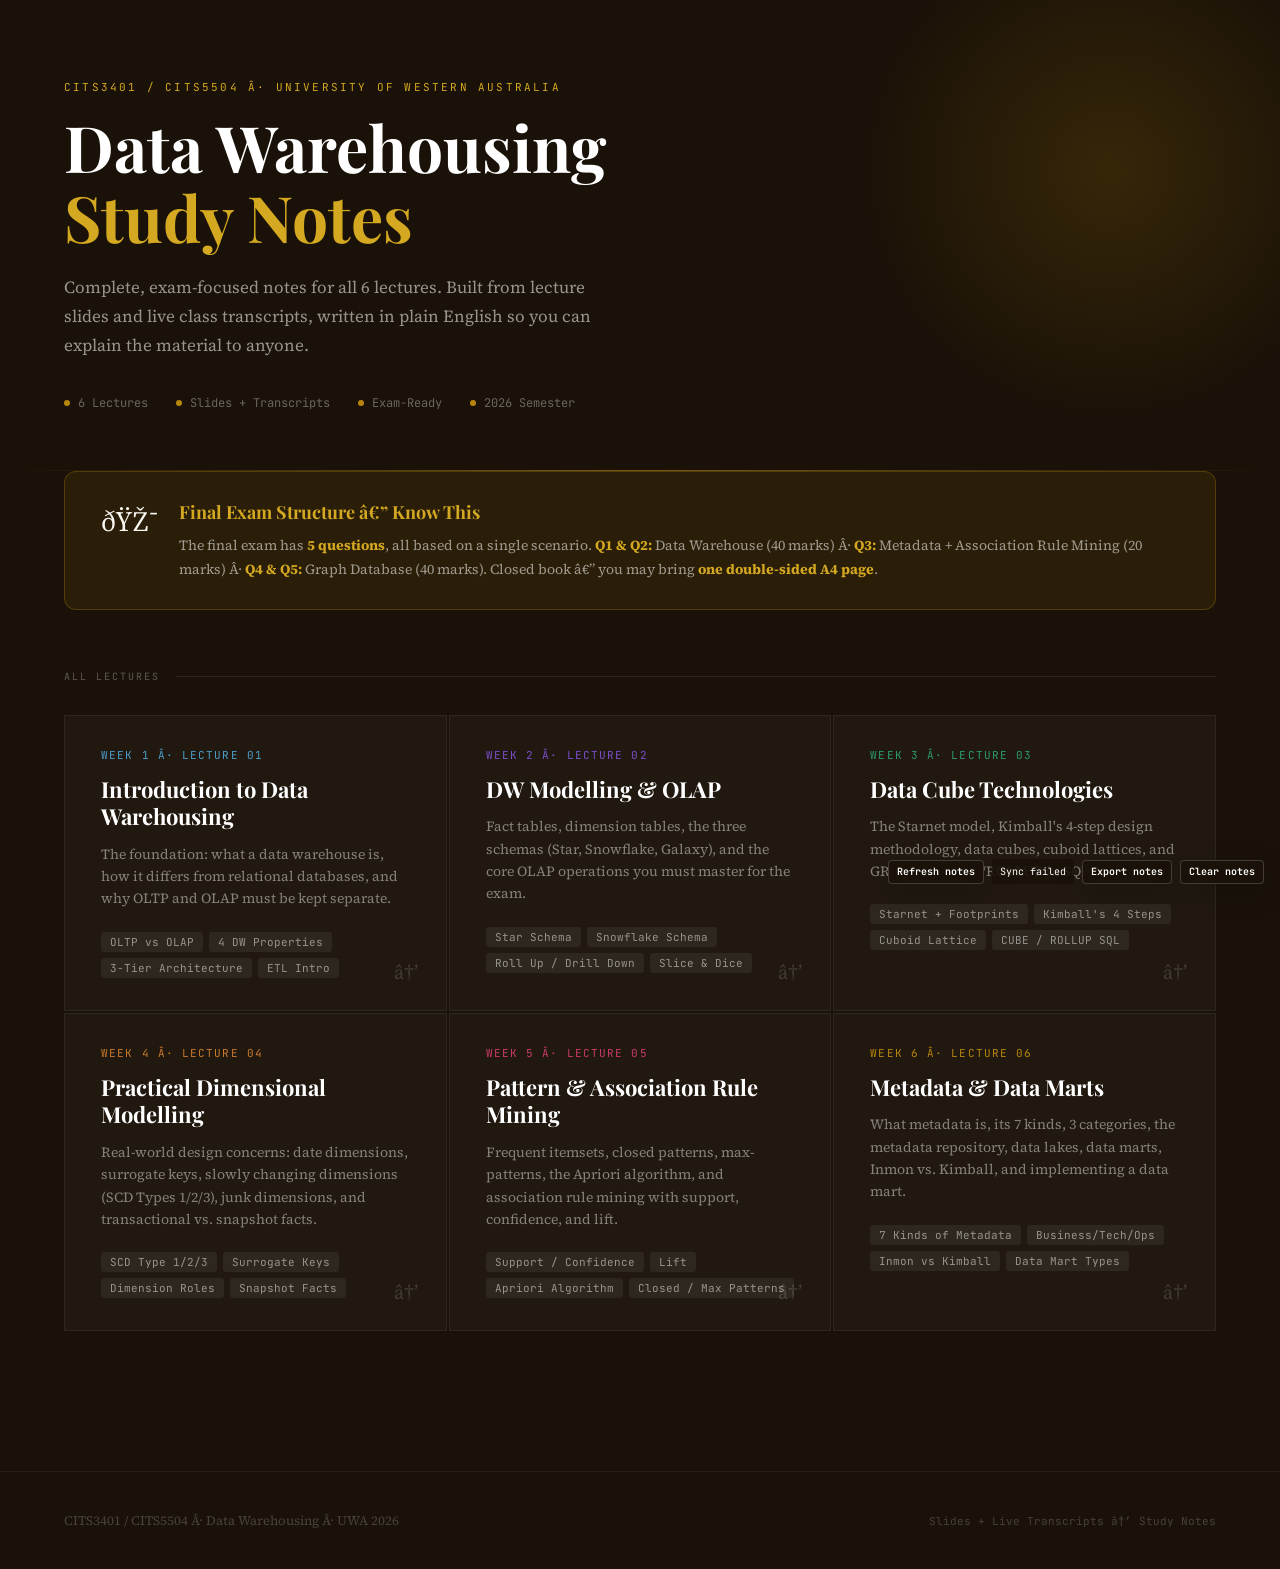
==== index.html @ b96b05e2 "Add data warehousing study notes site" ====
﻿<!DOCTYPE html>
<html lang="en">
<head>
<meta charset="UTF-8">
<meta name="viewport" content="width=device-width, initial-scale=1.0">
<title>CITS3401 / CITS5504 â€” Data Warehousing Study Notes</title>
<link href="https://fonts.googleapis.com/css2?family=Playfair+Display:wght@700;900&family=Source+Serif+4:ital,wght@0,300;0,400;0,600;1,400&family=JetBrains+Mono:wght@400;600&display=swap" rel="stylesheet">
<link rel="stylesheet" href="assets/css/styles.css">
</head>
<body>

<!-- HERO -->
<div class="hero">
  <div class="eyebrow">CITS3401 / CITS5504 Â· University of Western Australia</div>
  <h1>Data Warehousing<br><span>Study Notes</span></h1>
  <p class="hero-desc">Complete, exam-focused notes for all 6 lectures. Built from lecture slides and live class transcripts, written in plain English so you can explain the material to anyone.</p>
  <div class="hero-meta">
    <span>6 Lectures</span>
    <span>Slides + Transcripts</span>
    <span>Exam-Ready</span>
    <span>2026 Semester</span>
  </div>
</div>

<!-- EXAM BANNER -->
<div class="exam-section">
  <div class="exam-icon">ðŸŽ¯</div>
  <div class="exam-text">
    <h3>Final Exam Structure â€” Know This</h3>
    <p>The final exam has <strong>5 questions</strong>, all based on a single scenario. <strong>Q1 &amp; Q2:</strong> Data Warehouse (40 marks) Â· <strong>Q3:</strong> Metadata + Association Rule Mining (20 marks) Â· <strong>Q4 &amp; Q5:</strong> Graph Database (40 marks). Closed book â€” you may bring <strong>one double-sided A4 page</strong>.</p>
  </div>
</div>

<!-- LECTURE CARDS -->
<div class="grid-section">
  <div class="grid-label">All Lectures</div>
  <div class="cards">

    <a class="card accent-lecture-1" href="lecture01.html">
      <div class="card-week">Week 1 Â· Lecture 01</div>
      <div class="card-title">Introduction to Data Warehousing</div>
      <div class="card-desc">The foundation: what a data warehouse is, how it differs from relational databases, and why OLTP and OLAP must be kept separate.</div>
      <div class="card-topics">
        <span class="topic-tag">OLTP vs OLAP</span>
        <span class="topic-tag">4 DW Properties</span>
        <span class="topic-tag">3-Tier Architecture</span>
        <span class="topic-tag">ETL Intro</span>
      </div>
      <div class="card-arrow">â†’</div>
    </a>

    <a class="card accent-lecture-2" href="lecture02.html">
      <div class="card-week">Week 2 Â· Lecture 02</div>
      <div class="card-title">DW Modelling &amp; OLAP</div>
      <div class="card-desc">Fact tables, dimension tables, the three schemas (Star, Snowflake, Galaxy), and the core OLAP operations you must master for the exam.</div>
      <div class="card-topics">
        <span class="topic-tag">Star Schema</span>
        <span class="topic-tag">Snowflake Schema</span>
        <span class="topic-tag">Roll Up / Drill Down</span>
        <span class="topic-tag">Slice &amp; Dice</span>
      </div>
      <div class="card-arrow">â†’</div>
    </a>

    <a class="card accent-lecture-3" href="lecture03.html">
      <div class="card-week">Week 3 Â· Lecture 03</div>
      <div class="card-title">Data Cube Technologies</div>
      <div class="card-desc">The Starnet model, Kimball's 4-step design methodology, data cubes, cuboid lattices, and GROUP BY CUBE/ROLLUP in SQL.</div>
      <div class="card-topics">
        <span class="topic-tag">Starnet + Footprints</span>
        <span class="topic-tag">Kimball's 4 Steps</span>
        <span class="topic-tag">Cuboid Lattice</span>
        <span class="topic-tag">CUBE / ROLLUP SQL</span>
      </div>
      <div class="card-arrow">â†’</div>
    </a>

    <a class="card accent-lecture-4" href="lecture04.html">
      <div class="card-week">Week 4 Â· Lecture 04</div>
      <div class="card-title">Practical Dimensional Modelling</div>
      <div class="card-desc">Real-world design concerns: date dimensions, surrogate keys, slowly changing dimensions (SCD Types 1/2/3), junk dimensions, and transactional vs. snapshot facts.</div>
      <div class="card-topics">
        <span class="topic-tag">SCD Type 1/2/3</span>
        <span class="topic-tag">Surrogate Keys</span>
        <span class="topic-tag">Dimension Roles</span>
        <span class="topic-tag">Snapshot Facts</span>
      </div>
      <div class="card-arrow">â†’</div>
    </a>

    <a class="card accent-lecture-5" href="lecture05.html">
      <div class="card-week">Week 5 Â· Lecture 05</div>
      <div class="card-title">Pattern &amp; Association Rule Mining</div>
      <div class="card-desc">Frequent itemsets, closed patterns, max-patterns, the Apriori algorithm, and association rule mining with support, confidence, and lift.</div>
      <div class="card-topics">
        <span class="topic-tag">Support / Confidence</span>
        <span class="topic-tag">Lift</span>
        <span class="topic-tag">Apriori Algorithm</span>
        <span class="topic-tag">Closed / Max Patterns</span>
      </div>
      <div class="card-arrow">â†’</div>
    </a>

    <a class="card accent-lecture-6" href="Lecture06.html">
      <div class="card-week">Week 6 Â· Lecture 06</div>
      <div class="card-title">Metadata &amp; Data Marts</div>
      <div class="card-desc">What metadata is, its 7 kinds, 3 categories, the metadata repository, data lakes, data marts, Inmon vs. Kimball, and implementing a data mart.</div>
      <div class="card-topics">
        <span class="topic-tag">7 Kinds of Metadata</span>
        <span class="topic-tag">Business/Tech/Ops</span>
        <span class="topic-tag">Inmon vs Kimball</span>
        <span class="topic-tag">Data Mart Types</span>
      </div>
      <div class="card-arrow">â†’</div>
    </a>

  </div>
</div>

<footer>
  <span>CITS3401 / CITS5504 Â· Data Warehousing Â· UWA 2026</span>
  <span class="footer-mono">Slides + Live Transcripts â†’ Study Notes</span>
</footer>

<script src="assets/js/supabase-config.js"></script>
<script src="assets/js/notes.js"></script>
</body>
</html>
---- assets/css/styles.css ----
﻿:root {
    --ink: #1a1208;
    --paper: #faf7f2;
    --cream: #f0ead8;
    --gold: #b8860b;
    --gold-light: #d4a820;
    --teal: #1a5f6a;
    --rust: #8b3a1a;
    --muted: #6b6050;
    --border: #d4c9a8;
  }
  * { box-sizing: border-box; margin: 0; padding: 0; }

  body {
    font-family: 'Source Serif 4', Georgia, serif;
    background: var(--ink);
    color: var(--paper);
    min-height: 100vh;
    overflow-x: hidden;
  }

  /* â”€â”€ HERO â”€â”€ */
  .hero {
    padding: 80px 64px 60px;
    position: relative;
    overflow: hidden;
  }
  .hero::before {
    content: '';
    position: absolute; top: -80px; right: -80px;
    width: 500px; height: 500px; border-radius: 50%;
    background: radial-gradient(circle, rgba(184,134,11,0.18) 0%, transparent 70%);
    pointer-events: none;
  }
  .hero::after {
    content: '';
    position: absolute; bottom: 0; left: 0; right: 0; height: 1px;
    background: linear-gradient(90deg, transparent, rgba(212,168,32,0.5), transparent);
  }
  .eyebrow {
    font-family: 'JetBrains Mono', monospace;
    font-size: 11px; letter-spacing: .2em; text-transform: uppercase;
    color: var(--gold-light); margin-bottom: 18px;
  }
  h1 {
    font-family: 'Playfair Display', serif;
    font-size: clamp(36px, 6vw, 64px);
    line-height: 1.1; margin-bottom: 20px;
    color: #fff;
  }
  h1 span { color: var(--gold-light); }
  .hero-desc {
    font-size: 17px; color: rgba(255,255,255,0.55);
    max-width: 560px; line-height: 1.7; margin-bottom: 36px;
  }
  .hero-meta {
    display: flex; gap: 28px; flex-wrap: wrap;
    font-family: 'JetBrains Mono', monospace; font-size: 12px;
    color: rgba(255,255,255,0.35);
  }
  .hero-meta span { display: flex; align-items: center; gap: 8px; }
  .hero-meta span::before {
    content: ''; display: block; width: 6px; height: 6px;
    border-radius: 50%; background: var(--gold);
  }

  /* â”€â”€ GRID â”€â”€ */
  .grid-section {
    padding: 60px 64px 80px;
  }
  .grid-label {
    font-family: 'JetBrains Mono', monospace; font-size: 10px;
    letter-spacing: .2em; text-transform: uppercase;
    color: rgba(255,255,255,0.3); margin-bottom: 32px;
    display: flex; align-items: center; gap: 16px;
  }
  .grid-label::after {
    content: ''; flex: 1; height: 1px;
    background: rgba(255,255,255,0.08);
  }

  .cards {
    display: grid;
    grid-template-columns: repeat(auto-fill, minmax(320px, 1fr));
    gap: 2px;
  }

  .card {
    background: rgba(255,255,255,0.03);
    border: 1px solid rgba(255,255,255,0.06);
    padding: 32px 36px;
    text-decoration: none;
    color: inherit;
    transition: all .2s;
    position: relative;
    overflow: hidden;
    display: block;
  }
  .card:hover {
    background: rgba(255,255,255,0.07);
    border-color: rgba(212,168,32,0.4);
    transform: translateY(-2px);
  }
  .card::before {
    content: '';
    position: absolute; top: 0; left: 0; right: 0; height: 3px;
    background: var(--card-accent, var(--gold));
    transform: scaleX(0);
    transform-origin: left;
    transition: transform .2s;
  }
  .card:hover::before { transform: scaleX(1); }

  .card-week {
    font-family: 'JetBrains Mono', monospace;
    font-size: 11px; letter-spacing: .1em;
    color: var(--card-accent, var(--gold-light));
    margin-bottom: 14px; text-transform: uppercase;
  }
  .card-title {
    font-family: 'Playfair Display', serif;
    font-size: 22px; font-weight: 700;
    color: #fff; line-height: 1.25; margin-bottom: 12px;
  }
  .card-desc {
    font-size: 14px; color: rgba(255,255,255,0.45);
    line-height: 1.6; margin-bottom: 22px;
  }
  .card-topics {
    display: flex; flex-wrap: wrap; gap: 6px;
  }
  .topic-tag {
    font-size: 11px; padding: 3px 9px; border-radius: 3px;
    background: rgba(255,255,255,0.06);
    color: rgba(255,255,255,0.5);
    font-family: 'JetBrains Mono', monospace;
  }
  .card-arrow {
    position: absolute; bottom: 24px; right: 28px;
    font-size: 20px; color: rgba(255,255,255,0.15);
    transition: all .2s;
  }
  .card:hover .card-arrow {
    color: var(--card-accent, var(--gold-light));
    transform: translateX(4px);
  }

  /* â”€â”€ EXAM BANNER â”€â”€ */
  .exam-section {
    margin: 0 64px;
    background: rgba(184,134,11,0.1);
    border: 1px solid rgba(184,134,11,0.3);
    border-radius: 12px;
    padding: 28px 36px;
    display: flex; align-items: flex-start; gap: 20px;
  }
  .exam-icon { font-size: 28px; flex-shrink: 0; margin-top: 2px; }
  .exam-text h3 {
    font-family: 'Playfair Display', serif; font-size: 18px;
    color: var(--gold-light); margin-bottom: 10px;
  }
  .exam-text p { font-size: 14px; color: rgba(255,255,255,0.55); line-height: 1.65; }
  .exam-text strong { color: var(--gold-light); }

  /* â”€â”€ FOOTER â”€â”€ */
  footer {
    padding: 40px 64px;
    border-top: 1px solid rgba(255,255,255,0.06);
    margin-top: 60px;
    color: rgba(255,255,255,0.2);
    font-size: 13px;
    display: flex; justify-content: space-between; align-items: center;
    flex-wrap: wrap; gap: 12px;
  }

  @media (max-width: 700px) {
    .hero, .grid-section, .exam-section, footer { padding-left: 24px; padding-right: 24px; }
    .exam-section { margin: 0 24px; }
    .cards { grid-template-columns: 1fr; }
  }
  .footer-mono { font-family: 'JetBrains Mono', monospace; font-size: 11px; }
  .accent-lecture-1 { --card-accent: #4a9eca; }
  .accent-lecture-2 { --card-accent: #7a4eca; }
  .accent-lecture-3 { --card-accent: #2a9a6a; }
  .accent-lecture-4 { --card-accent: #ca7a2a; }
  .accent-lecture-5 { --card-accent: #ca3a6a; }
  .accent-lecture-6 { --card-accent: #b8860b; }

  .study-note {
    background: #fffdf2;
    border: 1px solid #ead58a;
    border-left: 4px solid #b88900;
    border-radius: 6px;
    color: #1a1208;
    margin: 14px 0 22px;
    padding: 12px 14px;
  }

  .study-note-header {
    display: flex;
    align-items: center;
    justify-content: space-between;
    gap: 12px;
    margin-bottom: 8px;
  }

  .study-note-title {
    color: #7a5600;
    font-family: 'JetBrains Mono', monospace;
    font-size: 10px;
    font-weight: 600;
    letter-spacing: 2px;
    text-transform: uppercase;
  }

  .study-note-status {
    color: var(--muted, #6b6050);
    font-family: 'JetBrains Mono', monospace;
    font-size: 10px;
    white-space: nowrap;
  }

  .study-note textarea {
    width: 100%;
    min-height: 92px;
    resize: vertical;
    border: 1px solid #ddc875;
    border-radius: 4px;
    background: #fffefa;
    color: #1a1208;
    font: inherit;
    line-height: 1.55;
    padding: 10px 12px;
  }

  .study-note textarea:focus {
    outline: 2px solid rgba(184, 137, 0, .22);
    border-color: #b88900;
  }

  .topic-note-toggle,
  .notes-tools button {
    border: 1px solid var(--border, #d4c9a8);
    border-radius: 4px;
    background: #fffefa;
    color: #1a1208;
    cursor: pointer;
    font-family: 'JetBrains Mono', monospace;
    font-size: 10px;
    font-weight: 600;
    line-height: 1.2;
    padding: 5px 8px;
  }

  .section-header .topic-note-toggle,
  h3 .topic-note-toggle {
    flex: 0 0 auto;
    margin-left: 10px;
    vertical-align: middle;
  }

  .topic-note-toggle:hover,
  .notes-tools button:hover {
    border-color: #b88900;
    color: #7a5600;
  }

  .study-note.collapsible { display: none; }
  .study-note.collapsible.open { display: block; }

  .notes-tools {
    position: fixed;
    right: 16px;
    bottom: 16px;
    z-index: 250;
    display: flex;
    align-items: center;
    gap: 8px;
  }

  .sync-status {
    background: rgba(26, 18, 8, .9);
    border-radius: 4px;
    color: #fff;
    font-family: 'JetBrains Mono', monospace;
    font-size: 10px;
    padding: 6px 8px;
    white-space: nowrap;
  }

  .notes-tools button {
    background: #1a1208;
    border-color: rgba(255,255,255,.18);
    color: #fff;
    box-shadow: 0 8px 28px rgba(0,0,0,.18);
  }

  @media (max-width: 680px) {
    .study-note-header {
      align-items: flex-start;
      flex-direction: column;
      gap: 4px;
    }

    .notes-tools {
      left: 12px;
      right: 12px;
      flex-wrap: wrap;
      justify-content: center;
    }
  }
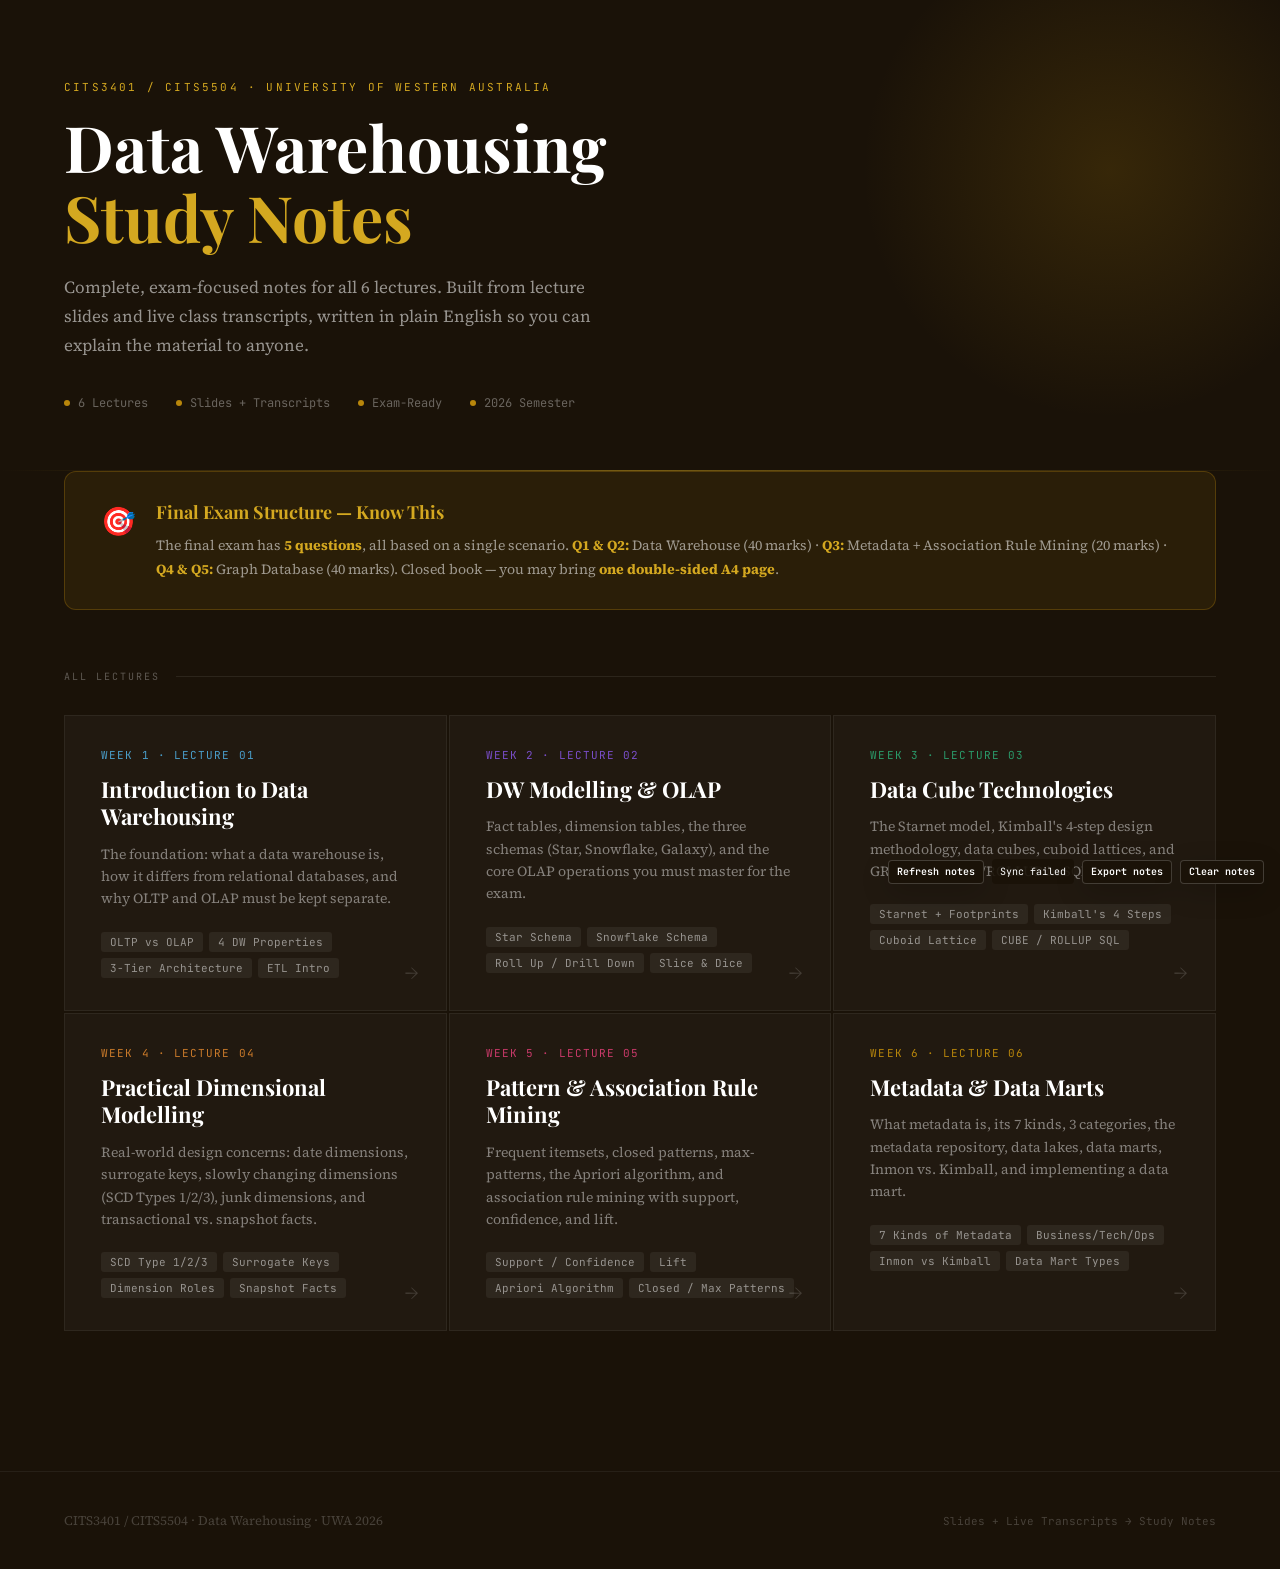
==== commit 23601be8: "Fix mojibake characters in notes" ====
--- a/index.html
+++ b/index.html
@@ -1,9 +1,9 @@
-﻿<!DOCTYPE html>
+<!DOCTYPE html>
 <html lang="en">
 <head>
 <meta charset="UTF-8">
 <meta name="viewport" content="width=device-width, initial-scale=1.0">
-<title>CITS3401 / CITS5504 â€” Data Warehousing Study Notes</title>
+<title>CITS3401 / CITS5504 — Data Warehousing Study Notes</title>
 <link href="https://fonts.googleapis.com/css2?family=Playfair+Display:wght@700;900&family=Source+Serif+4:ital,wght@0,300;0,400;0,600;1,400&family=JetBrains+Mono:wght@400;600&display=swap" rel="stylesheet">
 <link rel="stylesheet" href="assets/css/styles.css">
 </head>
@@ -11,7 +11,7 @@
 
 <!-- HERO -->
 <div class="hero">
-  <div class="eyebrow">CITS3401 / CITS5504 Â· University of Western Australia</div>
+  <div class="eyebrow">CITS3401 / CITS5504 · University of Western Australia</div>
   <h1>Data Warehousing<br><span>Study Notes</span></h1>
   <p class="hero-desc">Complete, exam-focused notes for all 6 lectures. Built from lecture slides and live class transcripts, written in plain English so you can explain the material to anyone.</p>
   <div class="hero-meta">
@@ -24,10 +24,10 @@
 
 <!-- EXAM BANNER -->
 <div class="exam-section">
-  <div class="exam-icon">ðŸŽ¯</div>
+  <div class="exam-icon">🎯</div>
   <div class="exam-text">
-    <h3>Final Exam Structure â€” Know This</h3>
-    <p>The final exam has <strong>5 questions</strong>, all based on a single scenario. <strong>Q1 &amp; Q2:</strong> Data Warehouse (40 marks) Â· <strong>Q3:</strong> Metadata + Association Rule Mining (20 marks) Â· <strong>Q4 &amp; Q5:</strong> Graph Database (40 marks). Closed book â€” you may bring <strong>one double-sided A4 page</strong>.</p>
+    <h3>Final Exam Structure — Know This</h3>
+    <p>The final exam has <strong>5 questions</strong>, all based on a single scenario. <strong>Q1 &amp; Q2:</strong> Data Warehouse (40 marks) · <strong>Q3:</strong> Metadata + Association Rule Mining (20 marks) · <strong>Q4 &amp; Q5:</strong> Graph Database (40 marks). Closed book — you may bring <strong>one double-sided A4 page</strong>.</p>
   </div>
 </div>
 
@@ -37,7 +37,7 @@
   <div class="cards">
 
     <a class="card accent-lecture-1" href="lecture01.html">
-      <div class="card-week">Week 1 Â· Lecture 01</div>
+      <div class="card-week">Week 1 · Lecture 01</div>
       <div class="card-title">Introduction to Data Warehousing</div>
       <div class="card-desc">The foundation: what a data warehouse is, how it differs from relational databases, and why OLTP and OLAP must be kept separate.</div>
       <div class="card-topics">
@@ -46,11 +46,11 @@
         <span class="topic-tag">3-Tier Architecture</span>
         <span class="topic-tag">ETL Intro</span>
       </div>
-      <div class="card-arrow">â†’</div>
+      <div class="card-arrow">→</div>
     </a>
 
     <a class="card accent-lecture-2" href="lecture02.html">
-      <div class="card-week">Week 2 Â· Lecture 02</div>
+      <div class="card-week">Week 2 · Lecture 02</div>
       <div class="card-title">DW Modelling &amp; OLAP</div>
       <div class="card-desc">Fact tables, dimension tables, the three schemas (Star, Snowflake, Galaxy), and the core OLAP operations you must master for the exam.</div>
       <div class="card-topics">
@@ -59,11 +59,11 @@
         <span class="topic-tag">Roll Up / Drill Down</span>
         <span class="topic-tag">Slice &amp; Dice</span>
       </div>
-      <div class="card-arrow">â†’</div>
+      <div class="card-arrow">→</div>
     </a>
 
     <a class="card accent-lecture-3" href="lecture03.html">
-      <div class="card-week">Week 3 Â· Lecture 03</div>
+      <div class="card-week">Week 3 · Lecture 03</div>
       <div class="card-title">Data Cube Technologies</div>
       <div class="card-desc">The Starnet model, Kimball's 4-step design methodology, data cubes, cuboid lattices, and GROUP BY CUBE/ROLLUP in SQL.</div>
       <div class="card-topics">
@@ -72,11 +72,11 @@
         <span class="topic-tag">Cuboid Lattice</span>
         <span class="topic-tag">CUBE / ROLLUP SQL</span>
       </div>
-      <div class="card-arrow">â†’</div>
+      <div class="card-arrow">→</div>
     </a>
 
     <a class="card accent-lecture-4" href="lecture04.html">
-      <div class="card-week">Week 4 Â· Lecture 04</div>
+      <div class="card-week">Week 4 · Lecture 04</div>
       <div class="card-title">Practical Dimensional Modelling</div>
       <div class="card-desc">Real-world design concerns: date dimensions, surrogate keys, slowly changing dimensions (SCD Types 1/2/3), junk dimensions, and transactional vs. snapshot facts.</div>
       <div class="card-topics">
@@ -85,11 +85,11 @@
         <span class="topic-tag">Dimension Roles</span>
         <span class="topic-tag">Snapshot Facts</span>
       </div>
-      <div class="card-arrow">â†’</div>
+      <div class="card-arrow">→</div>
     </a>
 
     <a class="card accent-lecture-5" href="lecture05.html">
-      <div class="card-week">Week 5 Â· Lecture 05</div>
+      <div class="card-week">Week 5 · Lecture 05</div>
       <div class="card-title">Pattern &amp; Association Rule Mining</div>
       <div class="card-desc">Frequent itemsets, closed patterns, max-patterns, the Apriori algorithm, and association rule mining with support, confidence, and lift.</div>
       <div class="card-topics">
@@ -98,11 +98,11 @@
         <span class="topic-tag">Apriori Algorithm</span>
         <span class="topic-tag">Closed / Max Patterns</span>
       </div>
-      <div class="card-arrow">â†’</div>
+      <div class="card-arrow">→</div>
     </a>
 
     <a class="card accent-lecture-6" href="Lecture06.html">
-      <div class="card-week">Week 6 Â· Lecture 06</div>
+      <div class="card-week">Week 6 · Lecture 06</div>
       <div class="card-title">Metadata &amp; Data Marts</div>
       <div class="card-desc">What metadata is, its 7 kinds, 3 categories, the metadata repository, data lakes, data marts, Inmon vs. Kimball, and implementing a data mart.</div>
       <div class="card-topics">
@@ -111,15 +111,15 @@
         <span class="topic-tag">Inmon vs Kimball</span>
         <span class="topic-tag">Data Mart Types</span>
       </div>
-      <div class="card-arrow">â†’</div>
+      <div class="card-arrow">→</div>
     </a>
 
   </div>
 </div>
 
 <footer>
-  <span>CITS3401 / CITS5504 Â· Data Warehousing Â· UWA 2026</span>
-  <span class="footer-mono">Slides + Live Transcripts â†’ Study Notes</span>
+  <span>CITS3401 / CITS5504 · Data Warehousing · UWA 2026</span>
+  <span class="footer-mono">Slides + Live Transcripts → Study Notes</span>
 </footer>
 
 <script src="assets/js/supabase-config.js"></script>
--- a/assets/css/styles.css
+++ b/assets/css/styles.css
@@ -1,4 +1,4 @@
-﻿:root {
+:root {
     --ink: #1a1208;
     --paper: #faf7f2;
     --cream: #f0ead8;
@@ -19,7 +19,7 @@
     overflow-x: hidden;
   }
 
-  /* â”€â”€ HERO â”€â”€ */
+  /* ── HERO ── */
   .hero {
     padding: 80px 64px 60px;
     position: relative;
@@ -64,7 +64,7 @@
     border-radius: 50%; background: var(--gold);
   }
 
-  /* â”€â”€ GRID â”€â”€ */
+  /* ── GRID ── */
   .grid-section {
     padding: 60px 64px 80px;
   }
@@ -145,7 +145,7 @@
     transform: translateX(4px);
   }
 
-  /* â”€â”€ EXAM BANNER â”€â”€ */
+  /* ── EXAM BANNER ── */
   .exam-section {
     margin: 0 64px;
     background: rgba(184,134,11,0.1);
@@ -162,7 +162,7 @@
   .exam-text p { font-size: 14px; color: rgba(255,255,255,0.55); line-height: 1.65; }
   .exam-text strong { color: var(--gold-light); }
 
-  /* â”€â”€ FOOTER â”€â”€ */
+  /* ── FOOTER ── */
   footer {
     padding: 40px 64px;
     border-top: 1px solid rgba(255,255,255,0.06);
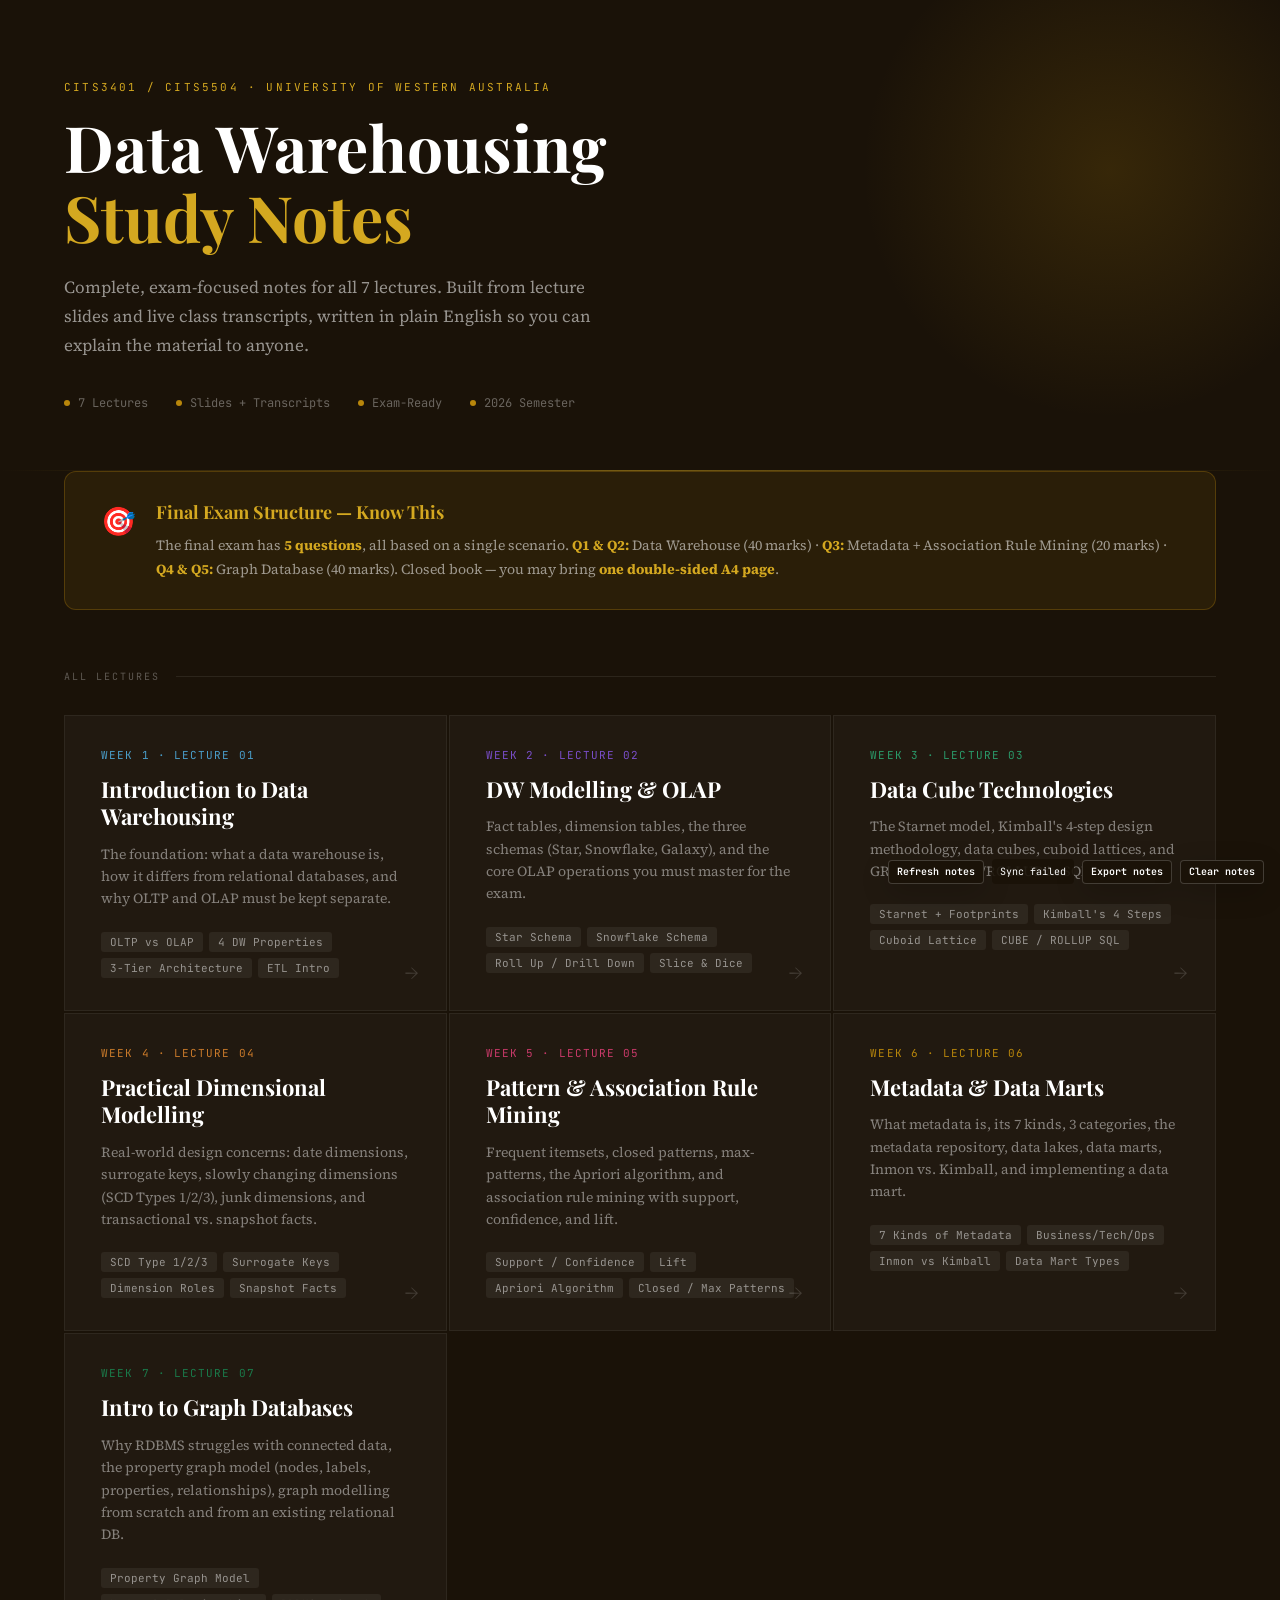
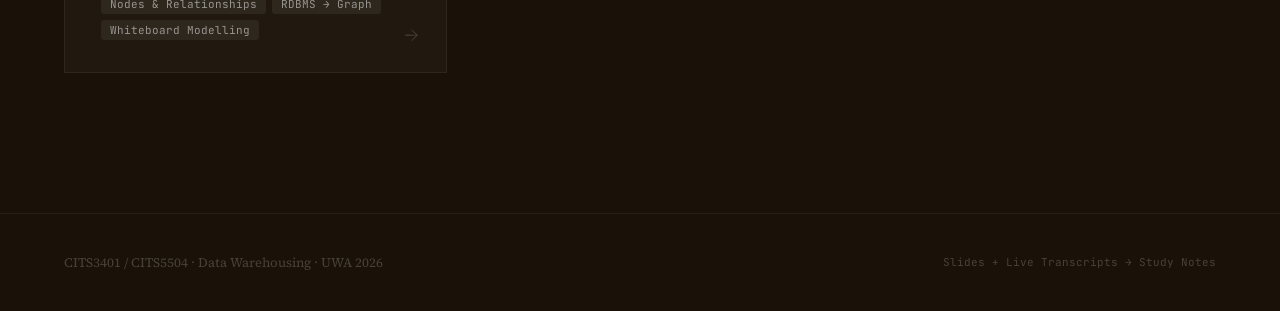
==== commit 9d32c4e0: "Add lecture 7 notes page" ====
--- a/index.html
+++ b/index.html
@@ -1,132 +1,157 @@
 <!DOCTYPE html>
 <html lang="en">
+
 <head>
-<meta charset="UTF-8">
-<meta name="viewport" content="width=device-width, initial-scale=1.0">
-<title>CITS3401 / CITS5504 — Data Warehousing Study Notes</title>
-<link href="https://fonts.googleapis.com/css2?family=Playfair+Display:wght@700;900&family=Source+Serif+4:ital,wght@0,300;0,400;0,600;1,400&family=JetBrains+Mono:wght@400;600&display=swap" rel="stylesheet">
-<link rel="stylesheet" href="assets/css/styles.css">
+  <meta charset="UTF-8">
+  <meta name="viewport" content="width=device-width, initial-scale=1.0">
+  <title>CITS3401 / CITS5504 — Data Warehousing Study Notes</title>
+  <link
+    href="https://fonts.googleapis.com/css2?family=Playfair+Display:wght@700;900&family=Source+Serif+4:ital,wght@0,300;0,400;0,600;1,400&family=JetBrains+Mono:wght@400;600&display=swap"
+    rel="stylesheet">
+  <link rel="stylesheet" href="assets/css/styles.css">
 </head>
+
 <body>
 
-<!-- HERO -->
-<div class="hero">
-  <div class="eyebrow">CITS3401 / CITS5504 · University of Western Australia</div>
-  <h1>Data Warehousing<br><span>Study Notes</span></h1>
-  <p class="hero-desc">Complete, exam-focused notes for all 6 lectures. Built from lecture slides and live class transcripts, written in plain English so you can explain the material to anyone.</p>
-  <div class="hero-meta">
-    <span>6 Lectures</span>
-    <span>Slides + Transcripts</span>
-    <span>Exam-Ready</span>
-    <span>2026 Semester</span>
+  <!-- HERO -->
+  <div class="hero">
+    <div class="eyebrow">CITS3401 / CITS5504 · University of Western Australia</div>
+    <h1>Data Warehousing<br><span>Study Notes</span></h1>
+    <p class="hero-desc">Complete, exam-focused notes for all 7 lectures. Built from lecture slides and live class
+      transcripts, written in plain English so you can explain the material to anyone.</p>
+    <div class="hero-meta">
+      <span>7 Lectures</span>
+      <span>Slides + Transcripts</span>
+      <span>Exam-Ready</span>
+      <span>2026 Semester</span>
+    </div>
   </div>
-</div>
 
-<!-- EXAM BANNER -->
-<div class="exam-section">
-  <div class="exam-icon">🎯</div>
-  <div class="exam-text">
-    <h3>Final Exam Structure — Know This</h3>
-    <p>The final exam has <strong>5 questions</strong>, all based on a single scenario. <strong>Q1 &amp; Q2:</strong> Data Warehouse (40 marks) · <strong>Q3:</strong> Metadata + Association Rule Mining (20 marks) · <strong>Q4 &amp; Q5:</strong> Graph Database (40 marks). Closed book — you may bring <strong>one double-sided A4 page</strong>.</p>
+  <!-- EXAM BANNER -->
+  <div class="exam-section">
+    <div class="exam-icon">🎯</div>
+    <div class="exam-text">
+      <h3>Final Exam Structure — Know This</h3>
+      <p>The final exam has <strong>5 questions</strong>, all based on a single scenario. <strong>Q1 &amp; Q2:</strong>
+        Data Warehouse (40 marks) · <strong>Q3:</strong> Metadata + Association Rule Mining (20 marks) · <strong>Q4
+          &amp; Q5:</strong> Graph Database (40 marks). Closed book — you may bring <strong>one double-sided A4
+          page</strong>.</p>
+    </div>
   </div>
-</div>
 
-<!-- LECTURE CARDS -->
-<div class="grid-section">
-  <div class="grid-label">All Lectures</div>
-  <div class="cards">
+  <!-- LECTURE CARDS -->
+  <div class="grid-section">
+    <div class="grid-label">All Lectures</div>
+    <div class="cards">
 
-    <a class="card accent-lecture-1" href="lecture01.html">
-      <div class="card-week">Week 1 · Lecture 01</div>
-      <div class="card-title">Introduction to Data Warehousing</div>
-      <div class="card-desc">The foundation: what a data warehouse is, how it differs from relational databases, and why OLTP and OLAP must be kept separate.</div>
-      <div class="card-topics">
-        <span class="topic-tag">OLTP vs OLAP</span>
-        <span class="topic-tag">4 DW Properties</span>
-        <span class="topic-tag">3-Tier Architecture</span>
-        <span class="topic-tag">ETL Intro</span>
-      </div>
-      <div class="card-arrow">→</div>
-    </a>
+      <a class="card accent-lecture-1" href="lecture01.html">
+        <div class="card-week">Week 1 · Lecture 01</div>
+        <div class="card-title">Introduction to Data Warehousing</div>
+        <div class="card-desc">The foundation: what a data warehouse is, how it differs from relational databases, and
+          why OLTP and OLAP must be kept separate.</div>
+        <div class="card-topics">
+          <span class="topic-tag">OLTP vs OLAP</span>
+          <span class="topic-tag">4 DW Properties</span>
+          <span class="topic-tag">3-Tier Architecture</span>
+          <span class="topic-tag">ETL Intro</span>
+        </div>
+        <div class="card-arrow">→</div>
+      </a>
 
-    <a class="card accent-lecture-2" href="lecture02.html">
-      <div class="card-week">Week 2 · Lecture 02</div>
-      <div class="card-title">DW Modelling &amp; OLAP</div>
-      <div class="card-desc">Fact tables, dimension tables, the three schemas (Star, Snowflake, Galaxy), and the core OLAP operations you must master for the exam.</div>
-      <div class="card-topics">
-        <span class="topic-tag">Star Schema</span>
-        <span class="topic-tag">Snowflake Schema</span>
-        <span class="topic-tag">Roll Up / Drill Down</span>
-        <span class="topic-tag">Slice &amp; Dice</span>
-      </div>
-      <div class="card-arrow">→</div>
-    </a>
+      <a class="card accent-lecture-2" href="lecture02.html">
+        <div class="card-week">Week 2 · Lecture 02</div>
+        <div class="card-title">DW Modelling &amp; OLAP</div>
+        <div class="card-desc">Fact tables, dimension tables, the three schemas (Star, Snowflake, Galaxy), and the core
+          OLAP operations you must master for the exam.</div>
+        <div class="card-topics">
+          <span class="topic-tag">Star Schema</span>
+          <span class="topic-tag">Snowflake Schema</span>
+          <span class="topic-tag">Roll Up / Drill Down</span>
+          <span class="topic-tag">Slice &amp; Dice</span>
+        </div>
+        <div class="card-arrow">→</div>
+      </a>
 
-    <a class="card accent-lecture-3" href="lecture03.html">
-      <div class="card-week">Week 3 · Lecture 03</div>
-      <div class="card-title">Data Cube Technologies</div>
-      <div class="card-desc">The Starnet model, Kimball's 4-step design methodology, data cubes, cuboid lattices, and GROUP BY CUBE/ROLLUP in SQL.</div>
-      <div class="card-topics">
-        <span class="topic-tag">Starnet + Footprints</span>
-        <span class="topic-tag">Kimball's 4 Steps</span>
-        <span class="topic-tag">Cuboid Lattice</span>
-        <span class="topic-tag">CUBE / ROLLUP SQL</span>
-      </div>
-      <div class="card-arrow">→</div>
-    </a>
+      <a class="card accent-lecture-3" href="lecture03.html">
+        <div class="card-week">Week 3 · Lecture 03</div>
+        <div class="card-title">Data Cube Technologies</div>
+        <div class="card-desc">The Starnet model, Kimball's 4-step design methodology, data cubes, cuboid lattices, and
+          GROUP BY CUBE/ROLLUP in SQL.</div>
+        <div class="card-topics">
+          <span class="topic-tag">Starnet + Footprints</span>
+          <span class="topic-tag">Kimball's 4 Steps</span>
+          <span class="topic-tag">Cuboid Lattice</span>
+          <span class="topic-tag">CUBE / ROLLUP SQL</span>
+        </div>
+        <div class="card-arrow">→</div>
+      </a>
 
-    <a class="card accent-lecture-4" href="lecture04.html">
-      <div class="card-week">Week 4 · Lecture 04</div>
-      <div class="card-title">Practical Dimensional Modelling</div>
-      <div class="card-desc">Real-world design concerns: date dimensions, surrogate keys, slowly changing dimensions (SCD Types 1/2/3), junk dimensions, and transactional vs. snapshot facts.</div>
-      <div class="card-topics">
-        <span class="topic-tag">SCD Type 1/2/3</span>
-        <span class="topic-tag">Surrogate Keys</span>
-        <span class="topic-tag">Dimension Roles</span>
-        <span class="topic-tag">Snapshot Facts</span>
-      </div>
-      <div class="card-arrow">→</div>
-    </a>
+      <a class="card accent-lecture-4" href="lecture04.html">
+        <div class="card-week">Week 4 · Lecture 04</div>
+        <div class="card-title">Practical Dimensional Modelling</div>
+        <div class="card-desc">Real-world design concerns: date dimensions, surrogate keys, slowly changing dimensions
+          (SCD Types 1/2/3), junk dimensions, and transactional vs. snapshot facts.</div>
+        <div class="card-topics">
+          <span class="topic-tag">SCD Type 1/2/3</span>
+          <span class="topic-tag">Surrogate Keys</span>
+          <span class="topic-tag">Dimension Roles</span>
+          <span class="topic-tag">Snapshot Facts</span>
+        </div>
+        <div class="card-arrow">→</div>
+      </a>
 
-    <a class="card accent-lecture-5" href="lecture05.html">
-      <div class="card-week">Week 5 · Lecture 05</div>
-      <div class="card-title">Pattern &amp; Association Rule Mining</div>
-      <div class="card-desc">Frequent itemsets, closed patterns, max-patterns, the Apriori algorithm, and association rule mining with support, confidence, and lift.</div>
-      <div class="card-topics">
-        <span class="topic-tag">Support / Confidence</span>
-        <span class="topic-tag">Lift</span>
-        <span class="topic-tag">Apriori Algorithm</span>
-        <span class="topic-tag">Closed / Max Patterns</span>
-      </div>
-      <div class="card-arrow">→</div>
-    </a>
+      <a class="card accent-lecture-5" href="lecture05.html">
+        <div class="card-week">Week 5 · Lecture 05</div>
+        <div class="card-title">Pattern &amp; Association Rule Mining</div>
+        <div class="card-desc">Frequent itemsets, closed patterns, max-patterns, the Apriori algorithm, and association
+          rule mining with support, confidence, and lift.</div>
+        <div class="card-topics">
+          <span class="topic-tag">Support / Confidence</span>
+          <span class="topic-tag">Lift</span>
+          <span class="topic-tag">Apriori Algorithm</span>
+          <span class="topic-tag">Closed / Max Patterns</span>
+        </div>
+        <div class="card-arrow">→</div>
+      </a>
 
-    <a class="card accent-lecture-6" href="Lecture06.html">
-      <div class="card-week">Week 6 · Lecture 06</div>
-      <div class="card-title">Metadata &amp; Data Marts</div>
-      <div class="card-desc">What metadata is, its 7 kinds, 3 categories, the metadata repository, data lakes, data marts, Inmon vs. Kimball, and implementing a data mart.</div>
-      <div class="card-topics">
-        <span class="topic-tag">7 Kinds of Metadata</span>
-        <span class="topic-tag">Business/Tech/Ops</span>
-        <span class="topic-tag">Inmon vs Kimball</span>
-        <span class="topic-tag">Data Mart Types</span>
-      </div>
-      <div class="card-arrow">→</div>
-    </a>
+      <a class="card accent-lecture-6" href="Lecture06.html">
+        <div class="card-week">Week 6 · Lecture 06</div>
+        <div class="card-title">Metadata &amp; Data Marts</div>
+        <div class="card-desc">What metadata is, its 7 kinds, 3 categories, the metadata repository, data lakes, data
+          marts, Inmon vs. Kimball, and implementing a data mart.</div>
+        <div class="card-topics">
+          <span class="topic-tag">7 Kinds of Metadata</span>
+          <span class="topic-tag">Business/Tech/Ops</span>
+          <span class="topic-tag">Inmon vs Kimball</span>
+          <span class="topic-tag">Data Mart Types</span>
+        </div>
+        <div class="card-arrow">→</div>
+      </a>
 
+      <a class="card accent-lecture-7" href="lecture07.html">
+        <div class="card-week">Week 7 · Lecture 07</div>
+        <div class="card-title">Intro to Graph Databases</div>
+        <div class="card-desc">Why RDBMS struggles with connected data, the property graph model (nodes, labels,
+          properties, relationships), graph modelling from scratch and from an existing relational DB.</div>
+        <div class="card-topics">
+          <span class="topic-tag">Property Graph Model</span>
+          <span class="topic-tag">Nodes &amp; Relationships</span>
+          <span class="topic-tag">RDBMS → Graph</span>
+          <span class="topic-tag">Whiteboard Modelling</span>
+        </div>
+        <div class="card-arrow">→</div>
+      </a>
+
+    </div>
   </div>
-</div>
 
-<footer>
-  <span>CITS3401 / CITS5504 · Data Warehousing · UWA 2026</span>
-  <span class="footer-mono">Slides + Live Transcripts → Study Notes</span>
-</footer>
+  <footer>
+    <span>CITS3401 / CITS5504 · Data Warehousing · UWA 2026</span>
+    <span class="footer-mono">Slides + Live Transcripts → Study Notes</span>
+  </footer>
 
-<script src="assets/js/supabase-config.js"></script>
-<script src="assets/js/notes.js"></script>
+  <script src="assets/js/supabase-config.js"></script>
+  <script src="assets/js/notes.js"></script>
 </body>
+
 </html>
-
-
-
-
--- a/assets/css/styles.css
+++ b/assets/css/styles.css
@@ -185,6 +185,7 @@
   .accent-lecture-4 { --card-accent: #ca7a2a; }
   .accent-lecture-5 { --card-accent: #ca3a6a; }
   .accent-lecture-6 { --card-accent: #b8860b; }
+  .accent-lecture-7 { --card-accent: #1a7a4a; }
 
   .study-note {
     background: #fffdf2;
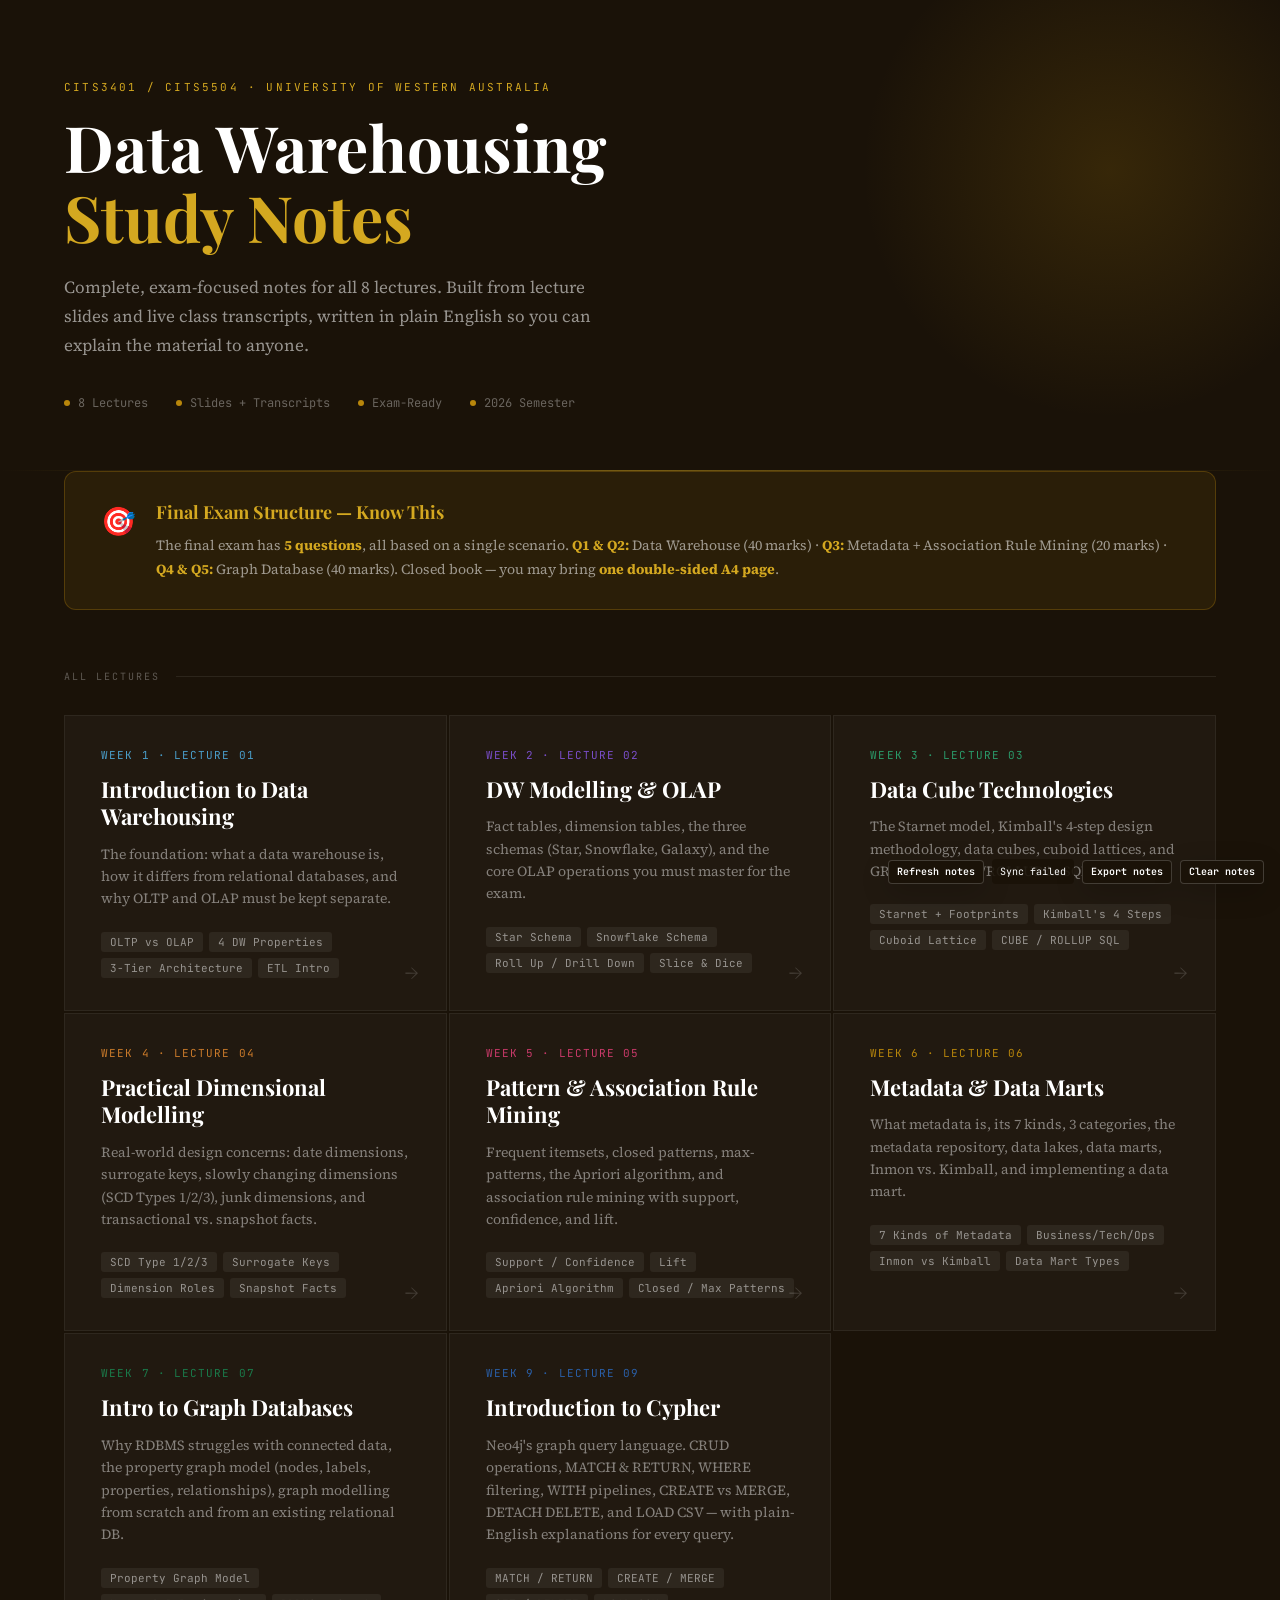
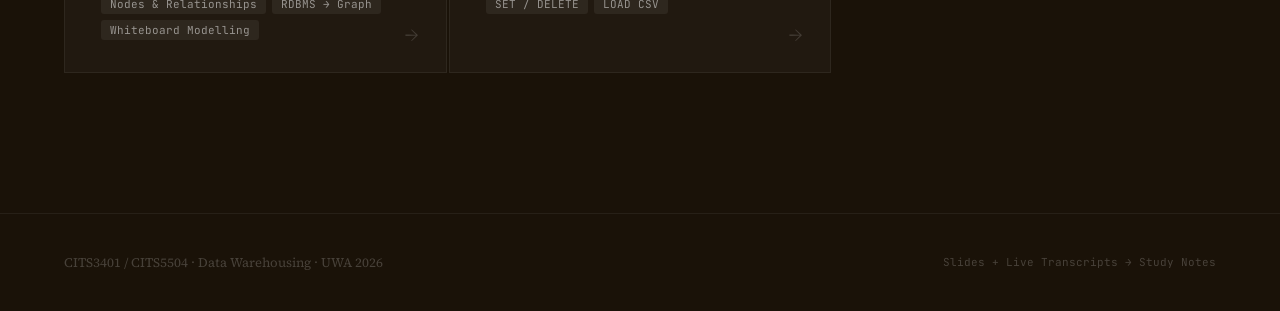
==== commit b59f7d6b: "Add lecture 9 notes page" ====
--- a/index.html
+++ b/index.html
@@ -17,10 +17,10 @@
   <div class="hero">
     <div class="eyebrow">CITS3401 / CITS5504 · University of Western Australia</div>
     <h1>Data Warehousing<br><span>Study Notes</span></h1>
-    <p class="hero-desc">Complete, exam-focused notes for all 7 lectures. Built from lecture slides and live class
+    <p class="hero-desc">Complete, exam-focused notes for all 8 lectures. Built from lecture slides and live class
       transcripts, written in plain English so you can explain the material to anyone.</p>
     <div class="hero-meta">
-      <span>7 Lectures</span>
+      <span>8 Lectures</span>
       <span>Slides + Transcripts</span>
       <span>Exam-Ready</span>
       <span>2026 Semester</span>
@@ -142,6 +142,21 @@
         <div class="card-arrow">→</div>
       </a>
 
+      <a class="card accent-lecture-9" href="lecture09.html">
+        <div class="card-week">Week 9 · Lecture 09</div>
+        <div class="card-title">Introduction to Cypher</div>
+        <div class="card-desc">Neo4j's graph query language. CRUD operations, MATCH &amp; RETURN, WHERE filtering, WITH
+          pipelines, CREATE vs MERGE, DETACH DELETE, and LOAD CSV — with plain-English explanations for every query.
+        </div>
+        <div class="card-topics">
+          <span class="topic-tag">MATCH / RETURN</span>
+          <span class="topic-tag">CREATE / MERGE</span>
+          <span class="topic-tag">SET / DELETE</span>
+          <span class="topic-tag">LOAD CSV</span>
+        </div>
+        <div class="card-arrow">→</div>
+      </a>
+
     </div>
   </div>
 
--- a/assets/css/styles.css
+++ b/assets/css/styles.css
@@ -186,6 +186,7 @@
   .accent-lecture-5 { --card-accent: #ca3a6a; }
   .accent-lecture-6 { --card-accent: #b8860b; }
   .accent-lecture-7 { --card-accent: #1a7a4a; }
+  .accent-lecture-9 { --card-accent: #2a5fa8; }
 
   .study-note {
     background: #fffdf2;
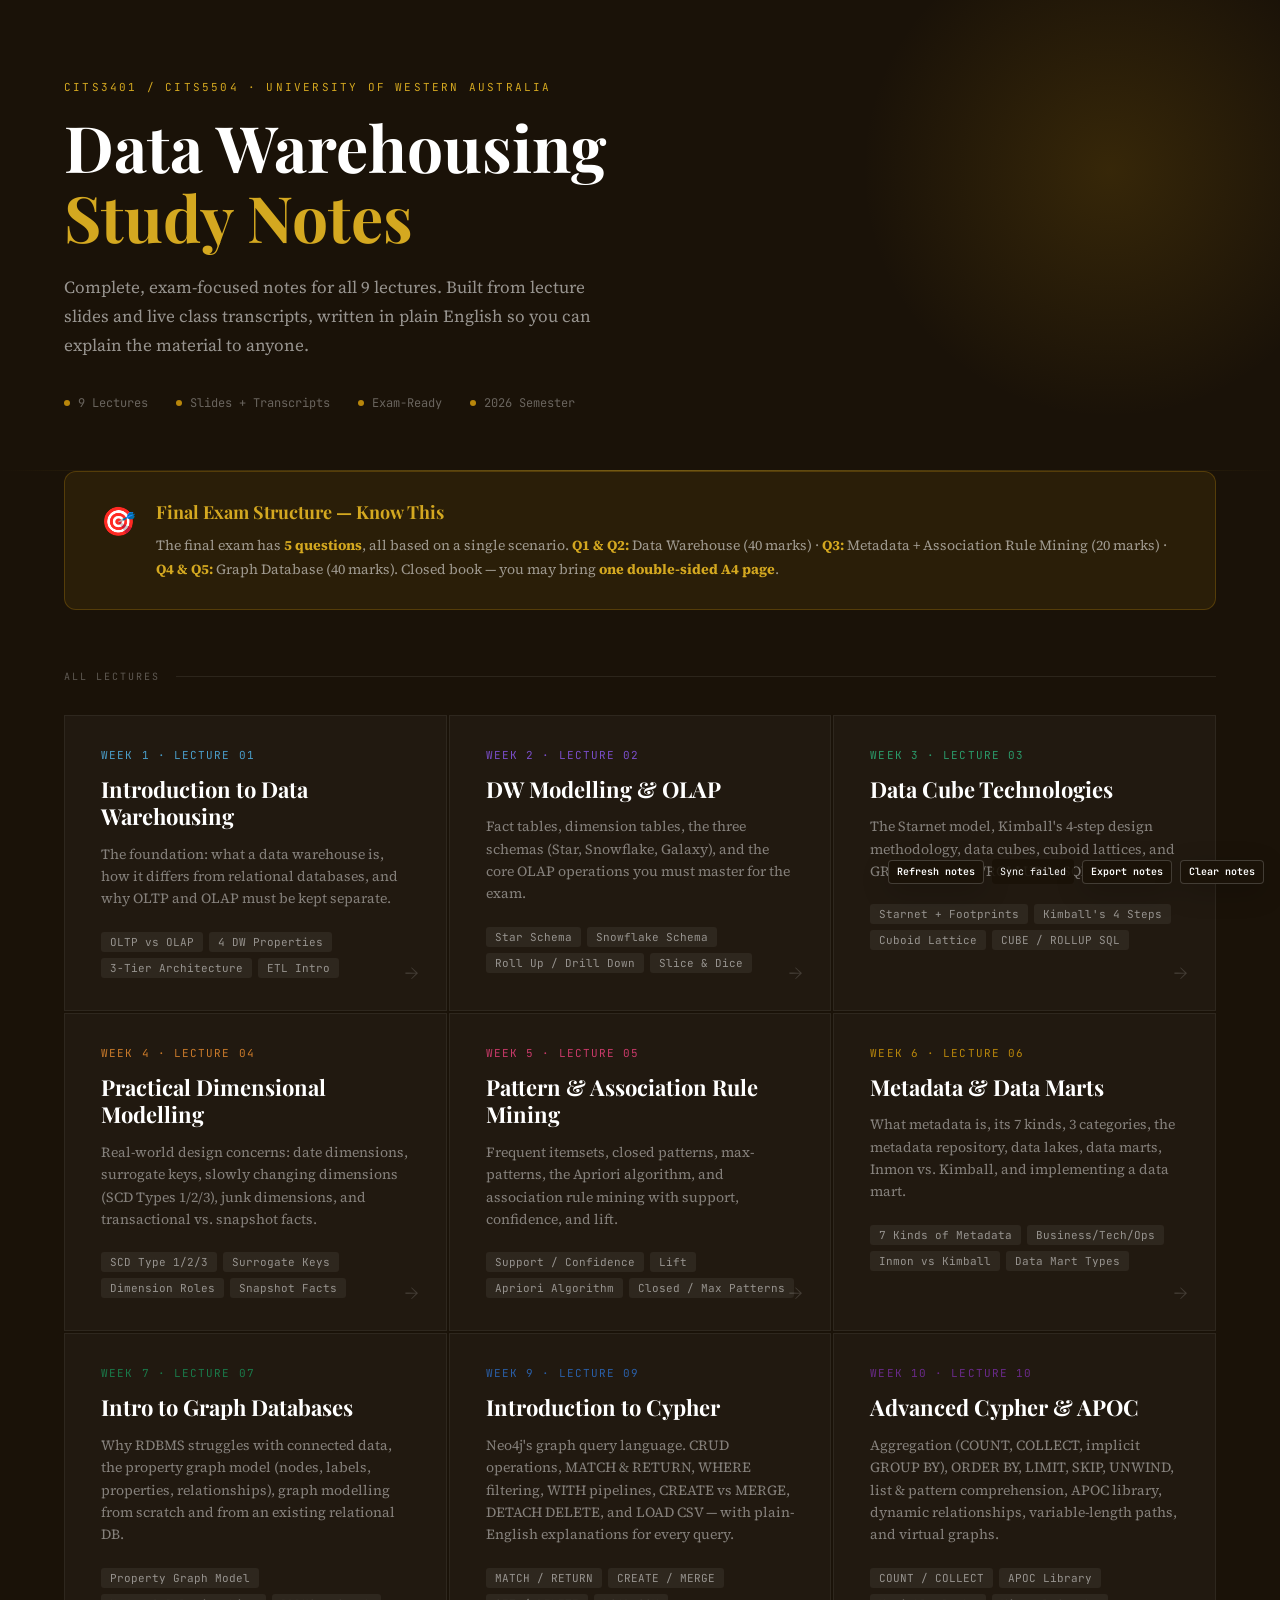
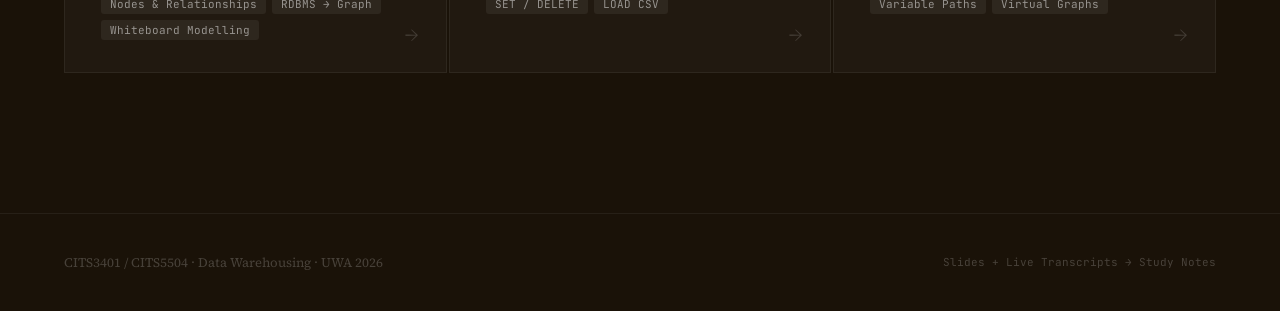
==== commit 800ee084: "Add lecture 10 notes page" ====
--- a/index.html
+++ b/index.html
@@ -17,10 +17,10 @@
   <div class="hero">
     <div class="eyebrow">CITS3401 / CITS5504 · University of Western Australia</div>
     <h1>Data Warehousing<br><span>Study Notes</span></h1>
-    <p class="hero-desc">Complete, exam-focused notes for all 8 lectures. Built from lecture slides and live class
+    <p class="hero-desc">Complete, exam-focused notes for all 9 lectures. Built from lecture slides and live class
       transcripts, written in plain English so you can explain the material to anyone.</p>
     <div class="hero-meta">
-      <span>8 Lectures</span>
+      <span>9 Lectures</span>
       <span>Slides + Transcripts</span>
       <span>Exam-Ready</span>
       <span>2026 Semester</span>
@@ -157,6 +157,21 @@
         <div class="card-arrow">→</div>
       </a>
 
+      <a class="card accent-lecture-10" href="lecture10.html">
+        <div class="card-week">Week 10 · Lecture 10</div>
+        <div class="card-title">Advanced Cypher &amp; APOC</div>
+        <div class="card-desc">Aggregation (COUNT, COLLECT, implicit GROUP BY), ORDER BY, LIMIT, SKIP, UNWIND, list
+          &amp; pattern comprehension, APOC library, dynamic relationships, variable-length paths, and virtual graphs.
+        </div>
+        <div class="card-topics">
+          <span class="topic-tag">COUNT / COLLECT</span>
+          <span class="topic-tag">APOC Library</span>
+          <span class="topic-tag">Variable Paths</span>
+          <span class="topic-tag">Virtual Graphs</span>
+        </div>
+        <div class="card-arrow">→</div>
+      </a>
+
     </div>
   </div>
 
--- a/assets/css/styles.css
+++ b/assets/css/styles.css
@@ -187,6 +187,7 @@
   .accent-lecture-6 { --card-accent: #b8860b; }
   .accent-lecture-7 { --card-accent: #1a7a4a; }
   .accent-lecture-9 { --card-accent: #2a5fa8; }
+  .accent-lecture-10 { --card-accent: #6a2a8a; }
 
   .study-note {
     background: #fffdf2;
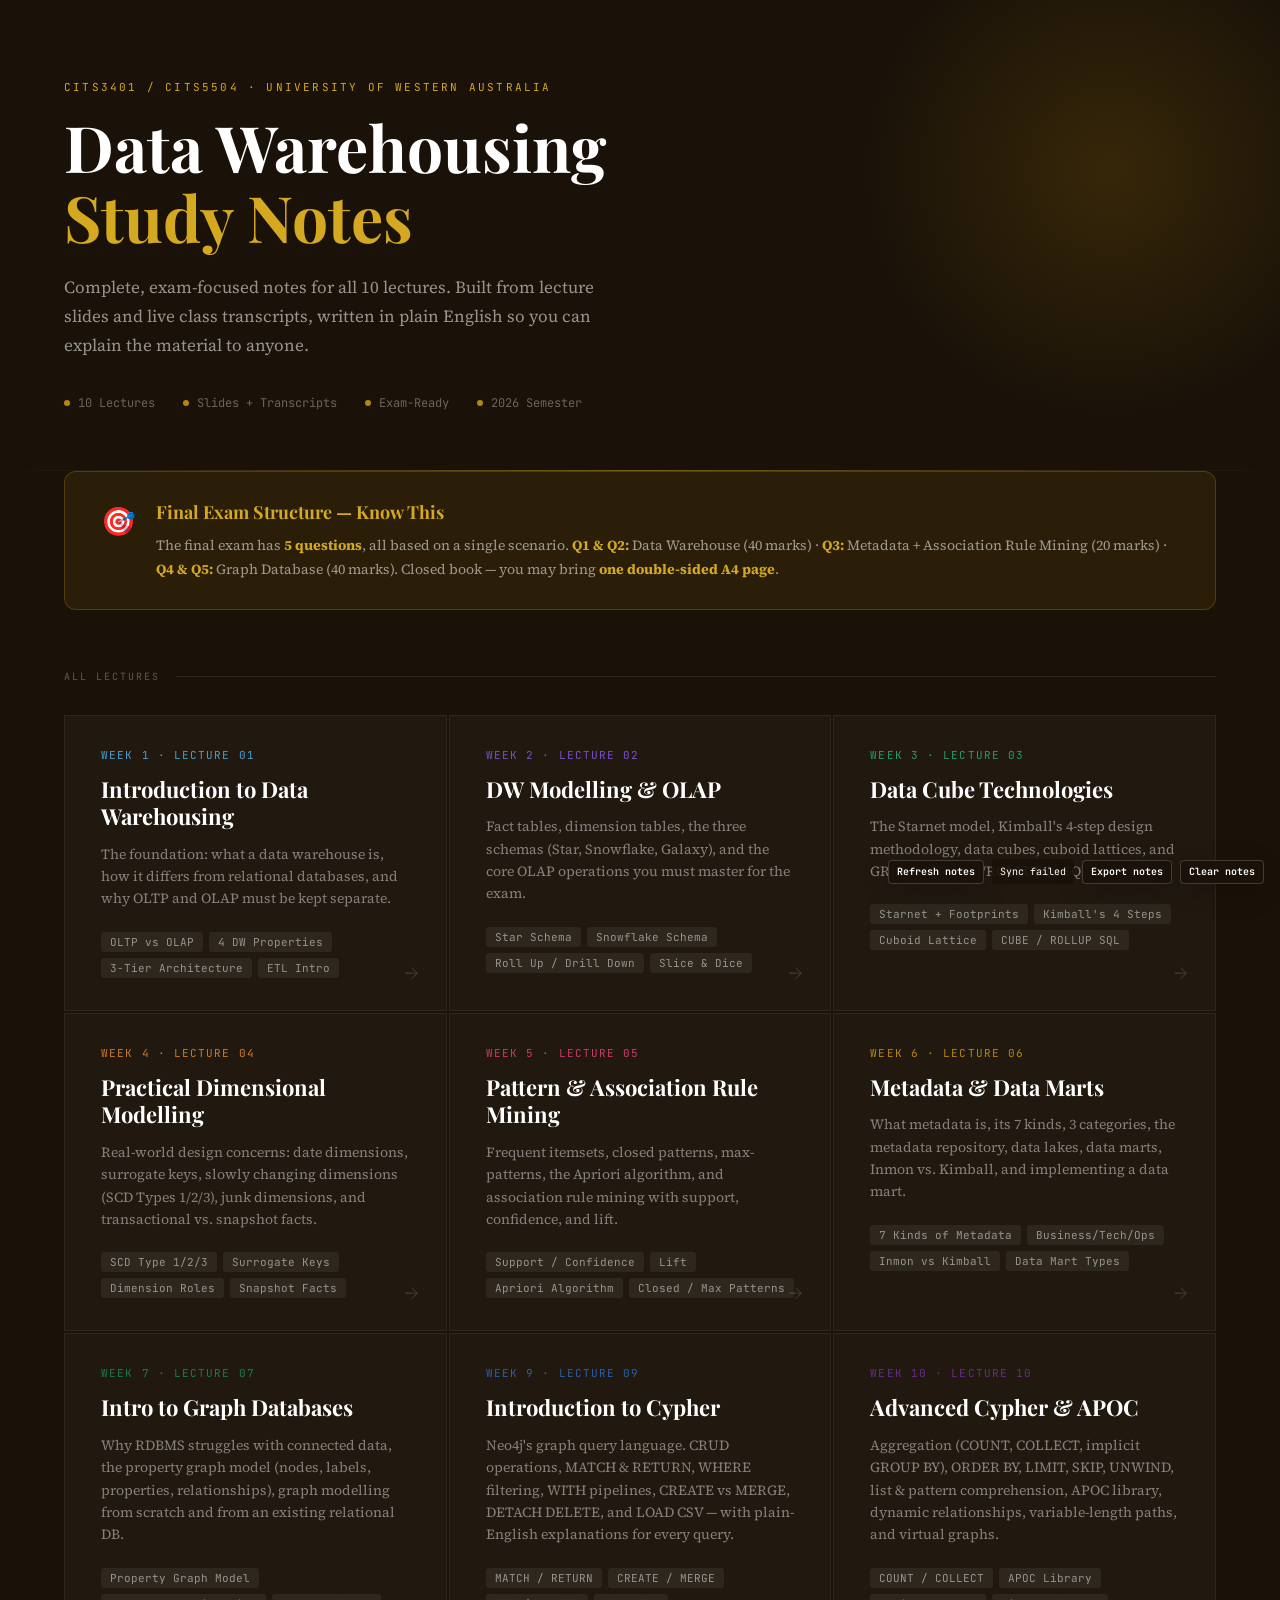
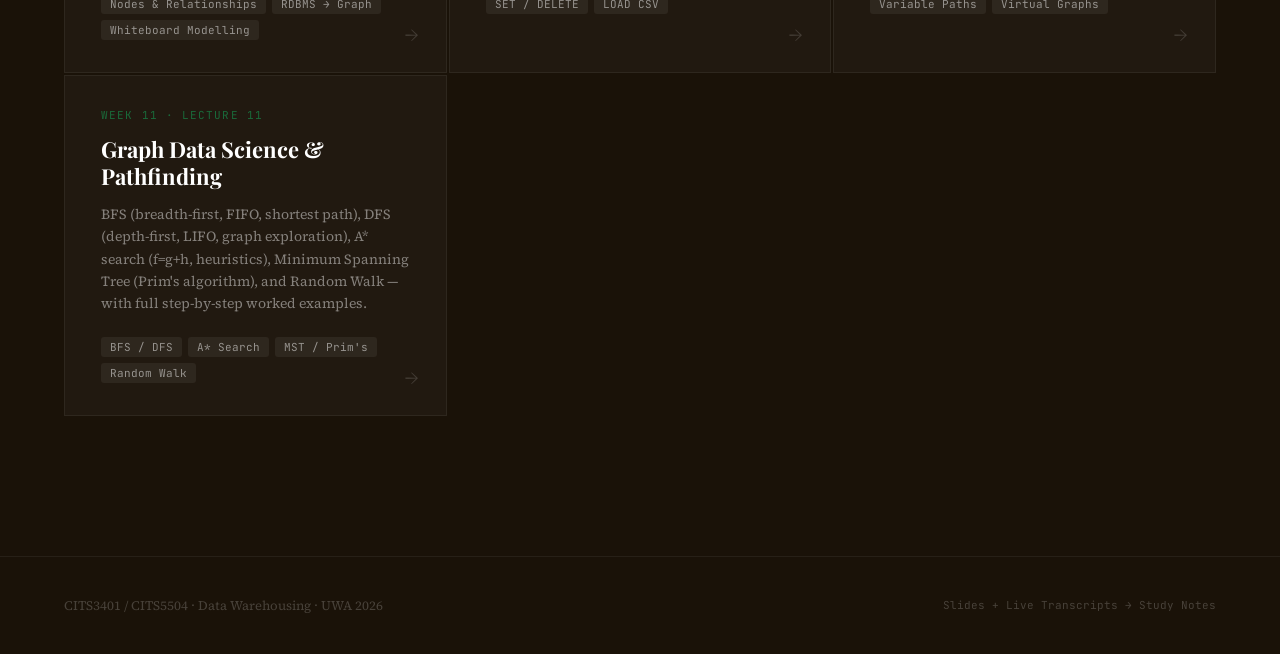
==== commit c7ba3afe: "Add lecture 11 notes page" ====
--- a/index.html
+++ b/index.html
@@ -17,10 +17,10 @@
   <div class="hero">
     <div class="eyebrow">CITS3401 / CITS5504 · University of Western Australia</div>
     <h1>Data Warehousing<br><span>Study Notes</span></h1>
-    <p class="hero-desc">Complete, exam-focused notes for all 9 lectures. Built from lecture slides and live class
+    <p class="hero-desc">Complete, exam-focused notes for all 10 lectures. Built from lecture slides and live class
       transcripts, written in plain English so you can explain the material to anyone.</p>
     <div class="hero-meta">
-      <span>9 Lectures</span>
+      <span>10 Lectures</span>
       <span>Slides + Transcripts</span>
       <span>Exam-Ready</span>
       <span>2026 Semester</span>
@@ -172,6 +172,21 @@
         <div class="card-arrow">→</div>
       </a>
 
+      <a class="card accent-lecture-11" href="lecture11.html">
+        <div class="card-week">Week 11 · Lecture 11</div>
+        <div class="card-title">Graph Data Science &amp; Pathfinding</div>
+        <div class="card-desc">BFS (breadth-first, FIFO, shortest path), DFS (depth-first, LIFO, graph exploration), A*
+          search (f=g+h, heuristics), Minimum Spanning Tree (Prim's algorithm), and Random Walk — with full step-by-step
+          worked examples.</div>
+        <div class="card-topics">
+          <span class="topic-tag">BFS / DFS</span>
+          <span class="topic-tag">A* Search</span>
+          <span class="topic-tag">MST / Prim's</span>
+          <span class="topic-tag">Random Walk</span>
+        </div>
+        <div class="card-arrow">→</div>
+      </a>
+
     </div>
   </div>
 
--- a/assets/css/styles.css
+++ b/assets/css/styles.css
@@ -188,6 +188,7 @@
   .accent-lecture-7 { --card-accent: #1a7a4a; }
   .accent-lecture-9 { --card-accent: #2a5fa8; }
   .accent-lecture-10 { --card-accent: #6a2a8a; }
+  .accent-lecture-11 { --card-accent: #1a6a3a; }
 
   .study-note {
     background: #fffdf2;
